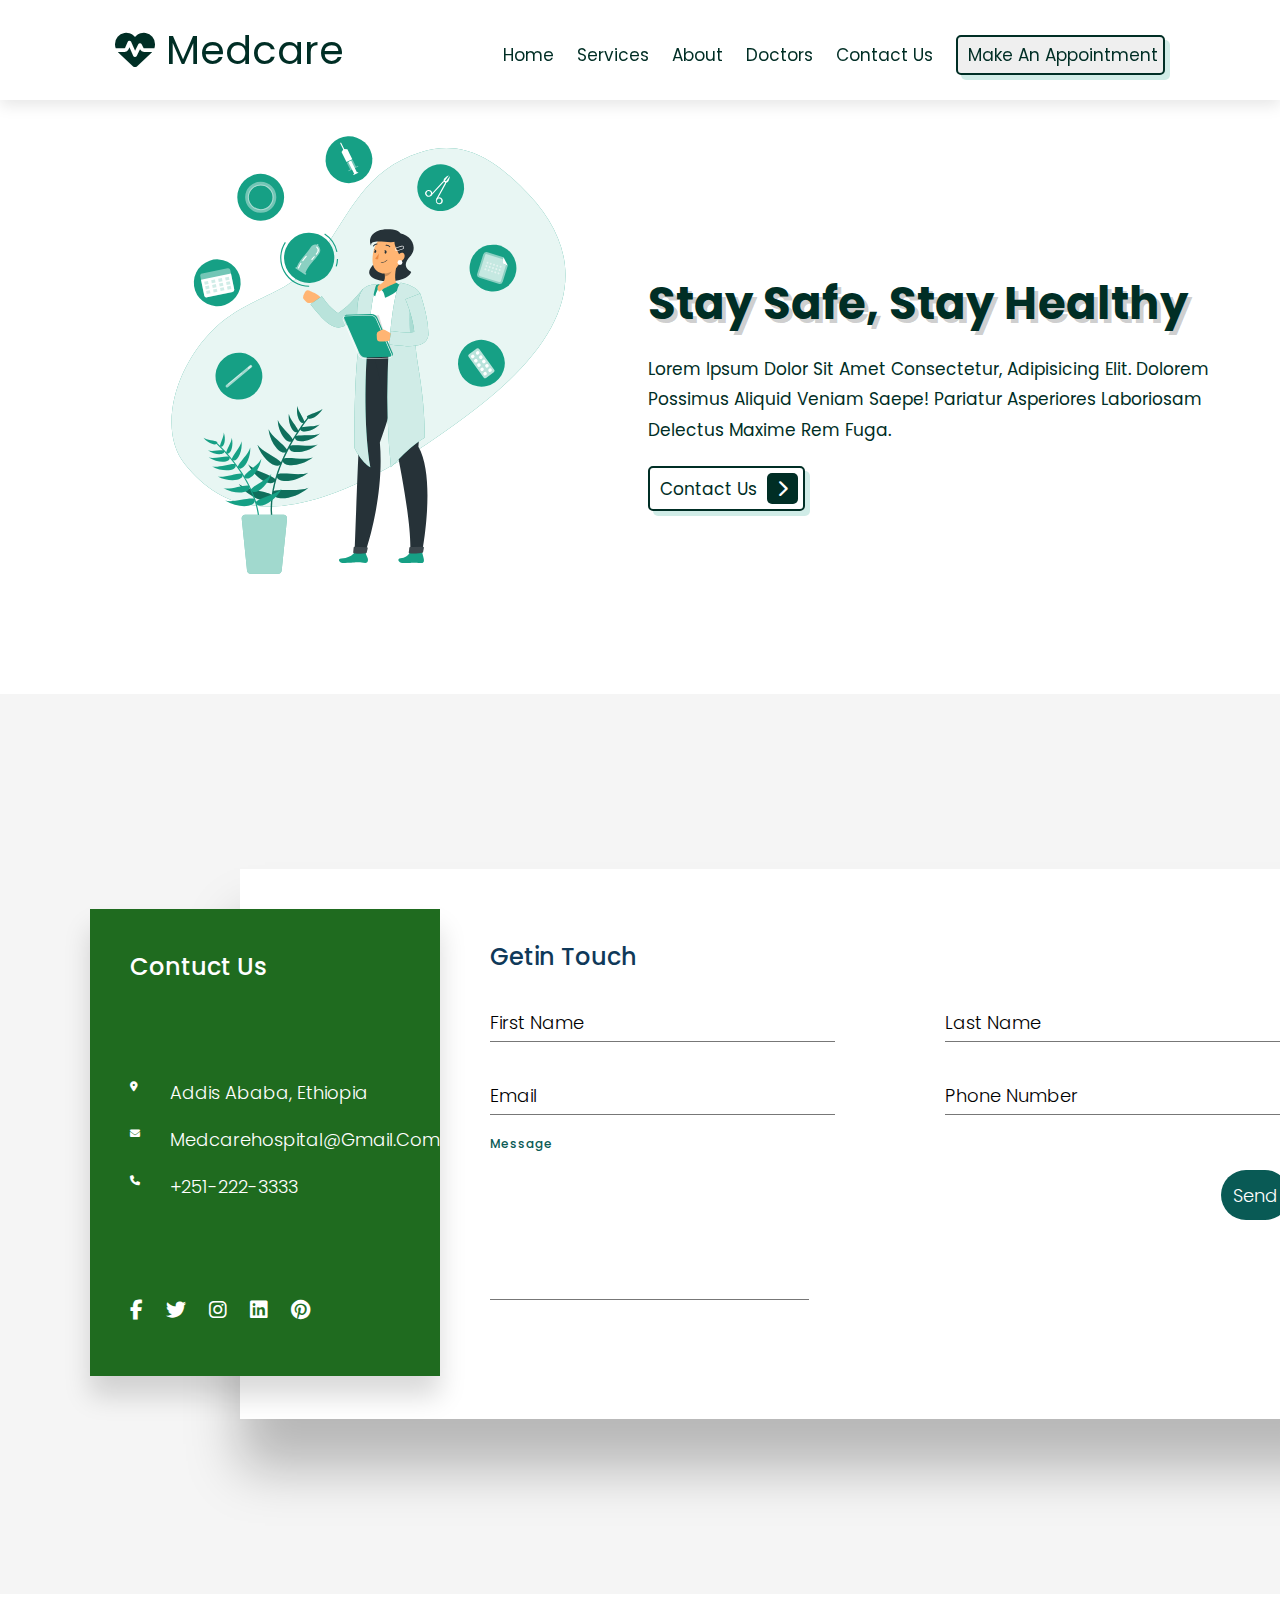
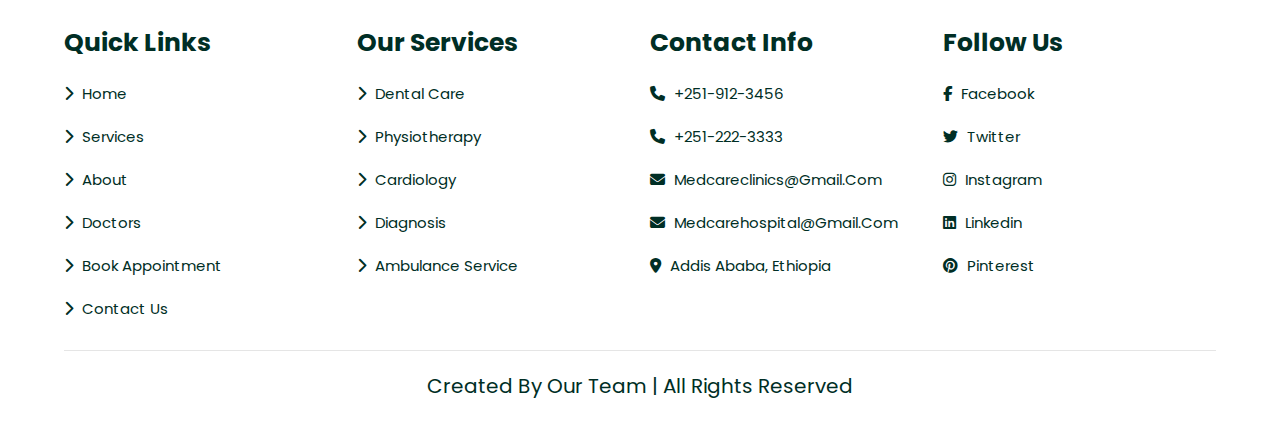
==== contact.html @ 44b136a6 "first commit" ====
<!DOCTYPE html>
<html lang="en">
<head>
    <meta charset="UTF-8">
    <meta http-equiv="X-UA-Compatible" content="IE=edge">
    <meta name="viewport" content="width=device-width, initial-scale=1.0">
    <title>Contact</title>
    <!--font awesome link-->
    <link rel="stylesheet" href=" https://cdnjs.cloudflare.com/ajax/libs/font-awesome/6.1.1/css/all.min.css">
    <!--css link-->
    <link rel="stylesheet" href="style.css">
</head>
    <body>
            <!--js link-->
        <script src="script.js"></script>
        
        <!--header section-->
        <header class="header">
            <a href="#" class="logo"><i class="fa-solid fa-heart-pulse fa-beat"></i> Medcare </a> 
            
            <nav class="navbar">
                <a href="#home">home</a>
                <a href="#services">services</a>
                <a href="#about">about</a>
                <a href="#doctors">doctors</a>
                <a href="contact.html">contact us</a>
                <a href="appointment.html"><button class="btn"> Make An Appointment</button></a>
            </nav>  
            <div id="menu-btn" class="fa-solid fa-bars" ></div>
        </header>

        <!--home section-->
        <section class="home" id="home">
            <div class="image">
                <img src="image/home-img.svg" alt="">
            </div>
            <div class="content">
                <h3>Stay safe, stay healthy</h3>
                <p>Lorem ipsum dolor sit amet consectetur, adipisicing elit. Dolorem possimus aliquid veniam saepe! Pariatur asperiores laboriosam delectus maxime rem fuga.</p>
                <a href="#" class="btn">  Contact us  <span class="fas fa-chevron-right"></span></a>
            </div>
        </section>


        <!--contact section-->
        <section class="cont">
            <div class="contact">
                <div class="contactinfo">
                    <div>
                        <h2>Contuct Us</h2>
                        
                        <ul class="info">

                            <li>
                                <span > <i class="fas fa-map-marker-alt"></i></span>
                                <span>Addis ababa, Ethiopia</span>
                            </li>

                            <li>
                                <span> <i  class="fas fa-envelope"> </i></span>
                                <span>medcarehospital@gmail.com </span>
                            </li>

                            <li>
                                <span> <i class="fas fa-phone"></i> </span>
                                <span>+251-222-3333</span>
                            </li>
                        </ul>
                        <div>
                            <a href="#"><i class="fab fa-facebook-f"></i></a>
                            <a href="#"><i class="fab fa-twitter"></i></a>
                            <a href="#"><i class="fab fa-instagram"></i></a>
                            <a href="#"><i class="fab fa-linkedin"></i></a>
                            <a href="#"><i class="fab fa-pinterest"></i></a>
                        </div>
                    </div>
                </div>
                
                <div class="contactform">

                    <h2>Getin Touch</h2>

                    <div class="form">

                        <div class="inputbox n1">
                            <input type="text" required>
                            <span>First name</span>
                        </div>

                        <div class="inputbox n1">
                            <input type="text" required>
                            <span>Last name</span>
                        </div>

                        <div class="inputbox n1">
                            <input type="email" required>
                            <span>Email</span>
                        </div> 

                        <div class="inputbox n1">
                            <input type="text" required>
                            <span>Phone Number</span>
                        </div>

                        <div class="inputbox n2 ">
                            <textarea required> </textarea>
                            <span>Message</span>
                        </div>

                        <div class="inputbox n2">
                            <input type="submit" value="send">
                        </div>

                    </div>

                </div>

            </div>

        </section>

        <!-- contact section end-->

        <!--footer section-->
        <section class="footer">

            <div class="boxx-container">
        
                <div class="boxx">
                    <h3>quick links</h3>
                    <a href="#home"> <i class="fas fa-chevron-right"></i> home </a>
                    <a href="#services"> <i class="fas fa-chevron-right"></i> services </a>
                    <a href="#about"> <i class="fas fa-chevron-right"></i> about </a>
                    <a href="#doctors"> <i class="fas fa-chevron-right"></i> doctors </a>
                    <a href="#booking"> <i class="fas fa-chevron-right"></i> book appointment</a>
                    <a href="#contact us"> <i class="fas fa-chevron-right"></i> contact us</a>
                
                </div>
        
                <div class="boxx">
                    <h3>our services</h3>
                    <a href="#"> <i class="fas fa-chevron-right"></i> dental care </a>
                    <a href="#"> <i class="fas fa-chevron-right"></i> physiotherapy </a>
                    <a href="#"> <i class="fas fa-chevron-right"></i> cardiology </a>
                    <a href="#"> <i class="fas fa-chevron-right"></i> diagnosis </a>
                    <a href="#"> <i class="fas fa-chevron-right"></i> ambulance service </a>
                </div>
        
                <div class="boxx">
                    <h3>contact info</h3>
                    <a href="#"> <i class="fas fa-phone"></i> +251-912-3456 </a>
                    <a href="#"> <i class="fas fa-phone"></i> +251-222-3333 </a>
                    <a href="#"> <i class="fas fa-envelope"></i> medcareclinics@gmail.com </a>
                    <a href="#"> <i class="fas fa-envelope"></i> medcarehospital@gmail.com </a>
                    <a href="#"> <i class="fas fa-map-marker-alt"></i> Addis ababa, Ethiopia </a>
                </div>
        
                <div class="boxx">
                    <h3>follow us</h3>
                    <a href="#"> <i class="fab fa-facebook-f"></i> facebook </a>
                    <a href="#"> <i class="fab fa-twitter"></i> twitter </a>
                    <a href="#"> <i class="fab fa-instagram"></i> instagram </a>
                    <a href="#"> <i class="fab fa-linkedin"></i> linkedin </a>
                    <a href="#"> <i class="fab fa-pinterest"></i> pinterest </a>
                </div>
        
            </div>
        
            <div class="credit"> created by <span>our team</span> | all rights reserved </div>
        
        </section>
        
        <!-- footer section ends -->

    </body>

</html>
---- style.css ----
@import url('https://fonts.googleapis.com/css2?family=Poppins:wght@100;200;300;400;500;600;700&display=swap');
:root{
    --green:#002e25;
    --black:#002e25;
    --light-color:#002e25;
    --box-shadow: .5rem .5rem 0 rgba(22, 160, 133, .2);
    --text-shadow: .4rem .4rem 0 rgba(0, 0, 0, .2);
    --border:.2rem solid var(--green);
}

*{
    font-family: 'Poppins', sans-serif;
    margin:0;
    padding:0;
    box-sizing:border-box;
    outline:none; border:none;
    text-transform:capitalize;
    transition: all .2s ease-out;
    text-decoration:none;

}

html{
    font-size:62.5%;
    overflow-x:hidden;
    scroll-padding-top:7rem;
    scroll-behavior:smooth;
}

body
{
    background-size: cover;
    height: 100vh;
}
section{
    padding:2rem 5%;
}
section:nth-child(even){
    background: #f5f5f5;
}
.heading{
    text-align: center;
    padding-bottom:2rem;
    text-shadow:var(--text-shadow);
    text-transform: uppercase;
    color:var(--black);
    font-size:5rem;
    letter-spacing: .4rem;
}
.heading span{
    text-transform: uppercase;
    color:var(--green);
}

.btn{
    display:inline-block;
    margin-top:1rem;
    padding: .5rem;
    padding-left:1rem;
    border:var(--border);
    border-radius: .5rem;
    box-shadow:var(--box-shadow);
    color:var(--green);
    cursor:pointer;
    font-size:1.7rem;
}
.btn span{
    padding:.7rem 1rem;
    border-radius: .5rem;
    background: var(--green);
    color:#fff;
    margin-left:.5rem;
}
.btn:hover{
    background:var(--green);
    color:#fff;
}
.btn:hover span{
    color:var(--green);
    background:#fff;
    margin-left:1rem;
}

.header{
    padding:2rem 9%;
    position:fixed;
    top:0; left:0; right:0;
    z-index:1000;
    box-shadow:0 .5rem 1.5rem rgba(0, 0, 0, .1);
    display:flex;
    align-items:center;
    justify-content: space-between;
    background: #fff;

}
.header .logo{
    font-size:4rem;
    color:var(--black);
}
.header .logo i{
    color:var(--green);
}
.header .navbar a{
  font-size:1.7rem;
  color:var(--light-color);
  margin-left:2rem;    
}
.header .navbar a:hover{
    color:var(--green);
}
#menu-btn{
  font-size:2.5rem; 
  border-radius:.5rem;
  background: #eee;
  color:var(--green);
  padding:1rem 1.5rem;
  cursor:pointer;
  display:none;
}


/*home*/
.home{
    display:flex;
    align-items:center;
    flex-wrap:wrap;
    gap:1.5rem;
    padding-top:10rem;
}
.home .image{
    flex:1 1 45rem;
}
.home .image img{
    width:100%;
}
.home .content{
    flex:1 1 45rem;
}
.home .content h3{
    margin-top:0;
    font-size:4.5rem;
    color:var(--black);
    line-height:1.8;
    text-shadow:var(--text-shadow);
}
.home .content p{
    font-size:1.7rem;
    color:var(--light-color);
    line-height:1.8;
    padding:1rem 0;
}

/*icons*/
.icons-container{
    display:grid;
    gap:2rem;
    grid-template-columns: repeat(auto-fit, minmax(20rem, 1fr));
    padding-top:5rem;
    padding-bottom:5rem;
}
.icons-container .icons{
    border: var(--border);
    box-shadow: var(--box-shadow);
    border-radius:.5rem;
    text-align:center;
    padding:2.5rem;
} 
.icons-container .icons i{
    font-size:4.5rem;
    color:var(--green);
    padding-bottom:.7rem;
}
.icons-container .icons h3{
    font-size:4.5rem;
    color:var(--black);
    padding-bottom:.5rem 0;
    text-shadow:var(--text-shadow);
}
.icons-container .icons p{
    font-size:1.7rem;
    color:var(--light-color);
  
}
/*services*/

.services .box-container{
    display: grid;
    grid-template-columns: repeat(auto-fit, minmax(27rem, 1fr));
    gap:2rem;
}

.services .box-container .box{
    background:#fff;
    border-radius: .5rem;
    box-shadow: var(--box-shadow);
    border:var(--border);
    padding: 2.5rem;
}

.services .box-container .box i{
    color: var(--green);
    font-size: 5rem;
    padding-bottom: .5rem;
}

.services .box-container .box h3{
    color: var(--black);
    font-size: 2.5rem;
    padding:1rem 0;
}

.services .box-container .box p{
    color: var(--light-color);
    font-size: 1.4rem;
    line-height: 2;
}

/*contact secion*/
.cont
{
    display: flex;
    justify-content: center;
    align-items: center;
    min-height: 100vh;
    background: #f5f5f5;
} 

.contact
{
    position: relative;
    min-width: 1100px;
    min-height: 550px;
    display: flex;
    z-index: 1; 
}

 .contact .contactinfo
{
    position: absolute;
    top: 40px;
    width:350px;
    height: 85%; 
    background: rgb(31, 107, 31);
    z-index: 1;
    padding: 40px;
    display: flex;
    justify-content: center;
    flex-direction: column;
    justify-content: space-between;
    box-shadow: 0 20px 25px rgb(0,0,0,0.15);
} 

.contact .contactinfo h2
{
    color: #fff;
    font-size: 24px;
    font-weight: 500;
}

.contact .contactinfo ul
{
    position: relative;
    margin: 95px  0;
}

.contact .contactinfo ul li
{
    position: relative;
    list-style: none;
    display: flex;
    margin: 20px 0;
    cursor: pointer;
    align-items: flex-start;
}

.contact .contactinfo ul li span:nth-child(1)
{
    width: 30px;
    min-width: 30px;
}

.contact .contactinfo ul li span:nth-child(2)
{
    font-size: 18px;
    font-weight: 300;
    color: #fff;
    margin-left: 10px;
}
.contact .contactinfo ul li span i
{
    padding-right: .5rem;
    color:#fff;
}
.contact .contactinfo  a
{
    padding-right: 2rem;
    color:#fff;
    font-size: 2rem;
}


.contact .contactform
{
    position: absolute;
    padding: 70px 50px;
    padding-left: 250px;
    margin-left: 150px;
    width: 100%;
    height: 100%;
    background: #fff;
    box-shadow: 0 50px 50px rgb(0,0,0,0.25);

}
.contact .contactform h2
{
    color: #0f3959;
    font-size: 24px;
    font-weight: 500;
}
.contact .contactform .form 
{
    position: relative;
    display: flex;
    justify-content: space-between;
    flex-wrap: wrap;
    padding-top: 30px;
}
.contact .contactform .form .inputbox
{
    position: relative;
    margin-bottom: 35px;
}

.contact .contactform .form .inputbox .n1
{
    width: 47%;
}
.contact .contactform .form .inputbox .n2
{
    width: 100%;
}
.contact .contactform .form .inputbox input,
.contact .contactform .form .inputbox textarea
{
    width: 100%;
    resize: none;
    padding: 5px 0;
    font-size: 18px;
    font-weight: 300;
    color: #333;
    border: none;
    outline: none;
    border-bottom: 1px solid #777;

}   
.contact .contactform .form .inputbox textarea
{
    height: 150px;
}
.contact .contactform .form .inputbox span
{
    position: absolute;
    left: 0;
    padding: 5px 0;
    pointer-events: none;
    font-size: 18px;
    font-weight: 300;
    transition: 0.3s;

}
.contact .contactform .form .inputbox input:focus ~ span,
.contact .contactform .form .inputbox input:valid ~ span,
.contact .contactform .form .inputbox textarea:focus ~ span,
.contact .contactform .form .inputbox textarea:valid ~ span
{
    transform: translateY(-20px);
    font-size: 12px;
    font-weight: 400;
    letter-spacing: 1px;
    color: #095a55;
    font-weight: 500;
}
.contact .contactform .form .inputbox input[type="submit"]
{
    position: relative;
    cursor: pointer;
    background: #095a55;
    color: #fff;
    border: none;
    max-width: 150px;
    padding: 12px;
}



/*footer*/
.footer .boxx-container
{
    display: grid;
    grid-template-columns: repeat(auto-fit, minmax(22rem, 1fr));
    gap:2rem;
}

.footer .boxx-container .boxx h3
{
    font-size: 2.5rem;
    color:var(--black);
    padding: 1rem 0;
}

.footer .boxx-container .boxx a
{
    display:block;
    font-size: 1.5rem;
    color:var(--light-color);
    padding: 1rem 0;
}

.footer .boxx-container .boxx a i
{
    padding-right: .5rem;
    color:var(--green);
}

.footer .boxx-container .boxx a:hover i
 {
    padding-right:2rem;
}

.footer .credit
{
    padding: 1rem;
    padding-top: 2rem;
    margin-top: 2rem;
    text-align: center;
    font-size: 2rem;
    color:var(--light-color);
    border-top: .1rem solid rgba(0, 0, 0, .1);
}

.footer .credit span{
    color:var(--green);
}

/*signup section*/
.signup
{
    display: flex;
    height: 100vh;
    justify-content: center;
    align-items: center;
    padding: 10px;
   
}

.bookingform
 {
    max-width: 650px;
    width: 100%;
    background: #fff;
    padding: 25px 30px;
    border-radius: 5px;
   
} 

.bookingform h2
{
    text-align: center;
    color: #002e25;
    padding: 10px 0 10px 0;
    font-size: 24px;
}

.bookingform form .userdetails
{
    display: flex;
    flex-wrap: wrap;
    justify-content: space-between;
} 

form .userdetails .infobox
{
    margin: 20px 0 12px 0;
    width: calc(100% / 2 - 20px);
} 

.userdetails .infobox .details
{
    display: block;
    font-weight: 500;
    margin-bottom: 5px;
}

.userdetails .infobox input
{
    height: 45px;
    width: 100%;
    outline: none;
    border-radius: 5px;
    border: 1px solid #ccc;
    padding-left: 15px;
    font-size: 16px;
}

.cardlog
{
    margin: 20px 0;
    text-align: center;
    font-size: 12px;
    color: #002e25;
}
.cardsignup a
{
    color: #133c5c;
    text-decoration: none;
}













/*  login page css*/
.login-form
{
    position: absolute;
    top: 50%;
    left: 50%;
    transform: translate(-50%,-50%);
    width: 550px;
    background: #fff;
    border-radius:10px ;
    opacity: 90%;
}
.login-form h1
{
    text-align: center;
    color: #002e25;
    padding: 20px 0 20px 0;
    font-size: 28px;

}
.login-form form
{
     padding: 0 40px;
     box-sizing: border-box;
}
form  .cardtext
{
    position: relative;
    border-bottom: 2px solid #0f3959;
    margin: 30px 0;
}
.cardtext input
{
    width: 100%;
    padding: 0 5px;
    height: 40px;
    font-size: 16px;
    border: none;
    background: none;
    outline: none;
}
.cardtext label
{
    position: absolute;
    top: 50%;
    left: 5px;
    color: #002e25;
    transform: translateY(-50%);
    font-size: 16px;
    pointer-events: none;
    transition: -5s;

}
.cardtext span::before
{
    content: '';
    position: absolute;
    top: 40px;
    left: 0;
    width: 0%;
    height: 2px;
    background: #002e25;
    transition: -5s;
}
.cardtext input:focus~label,
.cardtext input:valid~label
{
    top: -5px;
    color: #002e25;
}
.cardtext input:focus~span::before,
.cardtext input:valid~span::before
{
    width: 100%;
}

.cardpass
{
    margin: -5px 0 20px 5px;
    font-size: 15px;
    
}
input[type="submit"]
{
    width: 100%;
    height: 50px;
    order: 1px solid;
    background: #002e25;
    border-radius: 25px;
    font-size: 18px;
    font-weight: 700;
    cursor: pointer;
    outline: none;
    color: #fff;
    margin: 20px 0;
}
.cardsignup
{
    margin: 30px 0;
    text-align: center;
    font-size: 16px;
    color: #002e25;
}
.cardsignup a
{
    color: #0f3959;
    text-decoration: none;
}














































/*media queries*/

@media (max-width:1200px){
.contact
{
    width: 90%;
    min-width: auto;
    margin: 20px;
    box-shadow: 0 20px 50px rgb(0,0,0,0.2);
}
.contact .contactinfo
{
    top: 0;
    height: 500px;
    position: relative;
    box-shadow: none;
}
.contact .contactform
{
    position: relative;
    width: calc(100%-350px);
    padding-left: 0;
    margin-left: 0;
    padding: 40px;
    height: 550px;
    box-shadow: none;
}

}

@media (max-width:991px){
    html{
        font-size:55%;
    }
    .header{
        padding:2rem;
    }
    section{
        padding:2rem;
    }

    .contact
    {
        display: flex;
        flex-direction: column-reverse;
    }
    .contact .contactform
    {
        width: 100%;
        height: auto;
    }
    .contact .contactinfo
    {
        width: 100%;
        height: auto;   
    }
}
@media (max-width:768px){
    #menu-btn{
        display:initial;
    }
    .header .navbar{
        position:absolute;
        top:115%; right:2rem;
        border-radius: .5rem;
        box-shadow: var(--box-shadow);
        width:30rem;
        border:var(--border);
        background:#fff;
        transform:scale(0);
        opacity:0;
        transform-origin:top right;
        transition:none;   
    }
    .header .navbar a{
        font-size:2rem;
        display:block;
        margin:2.5rem;
    }
    .header .navbar.active{
        transform:scale(1);
        opacity:1;
        transition:.2s ease-out; 
    }


}
@media (max-width:450px){
    html{
        font-size:50%;
    }
  
}
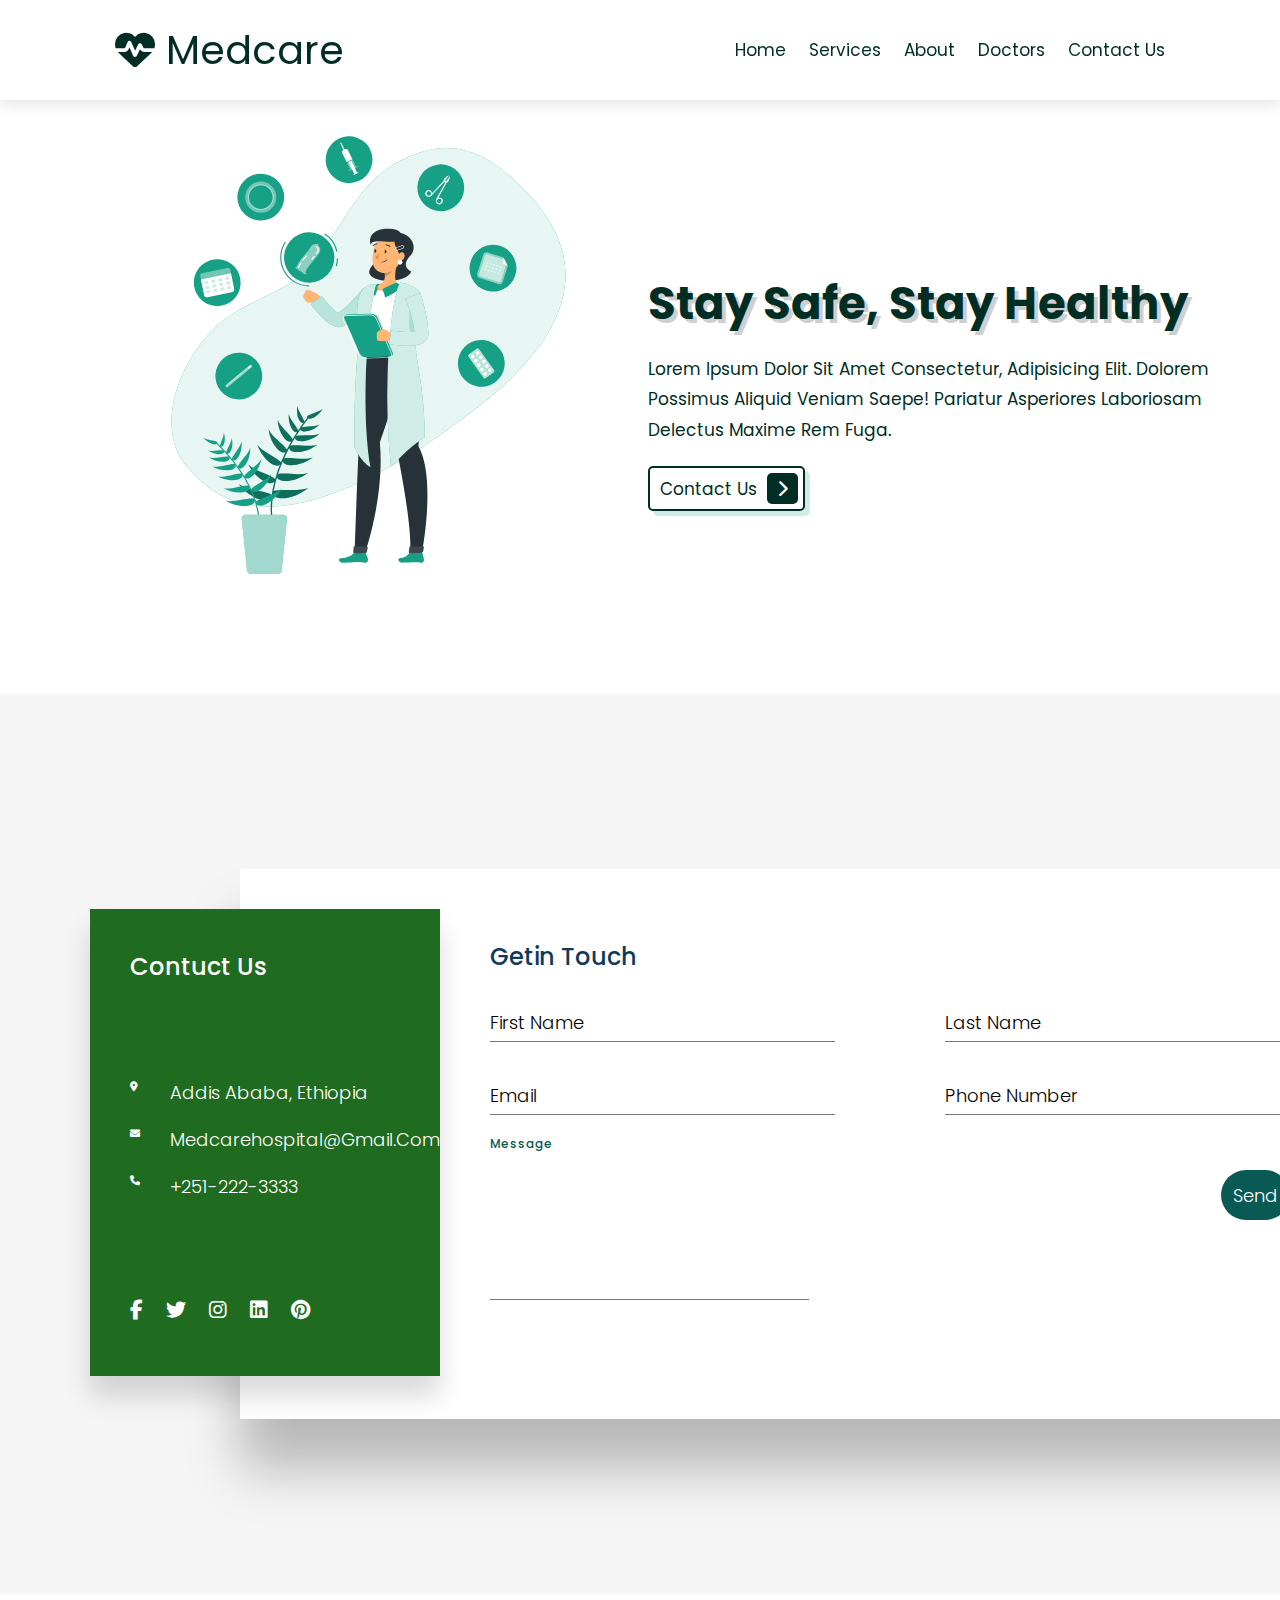
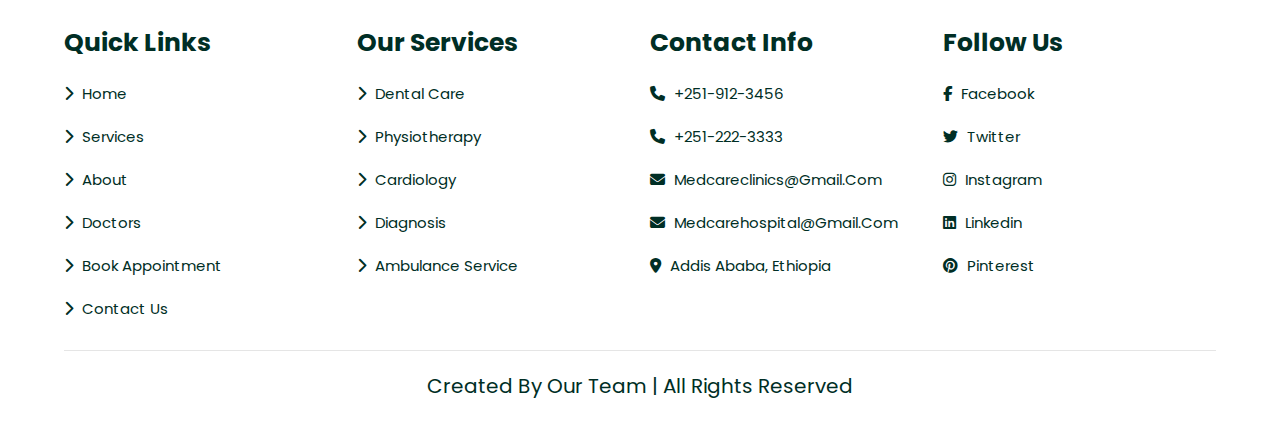
==== commit bac14bad: "Add files via upload" ====
--- a/contact.html
+++ b/contact.html
@@ -24,7 +24,6 @@
                 <a href="#about">about</a>
                 <a href="#doctors">doctors</a>
                 <a href="contact.html">contact us</a>
-                <a href="appointment.html"><button class="btn"> Make An Appointment</button></a>
             </nav>  
             <div id="menu-btn" class="fa-solid fa-bars" ></div>
         </header>
@@ -37,13 +36,13 @@
             <div class="content">
                 <h3>Stay safe, stay healthy</h3>
                 <p>Lorem ipsum dolor sit amet consectetur, adipisicing elit. Dolorem possimus aliquid veniam saepe! Pariatur asperiores laboriosam delectus maxime rem fuga.</p>
-                <a href="#" class="btn">  Contact us  <span class="fas fa-chevron-right"></span></a>
+                <a href="#cont" class="btn">  Contact us  <span class="fas fa-chevron-right"></span></a>
             </div>
         </section>
 
 
         <!--contact section-->
-        <section class="cont">
+        <section class="cont" id="cont">
             <div class="contact">
                 <div class="contactinfo">
                     <div>
